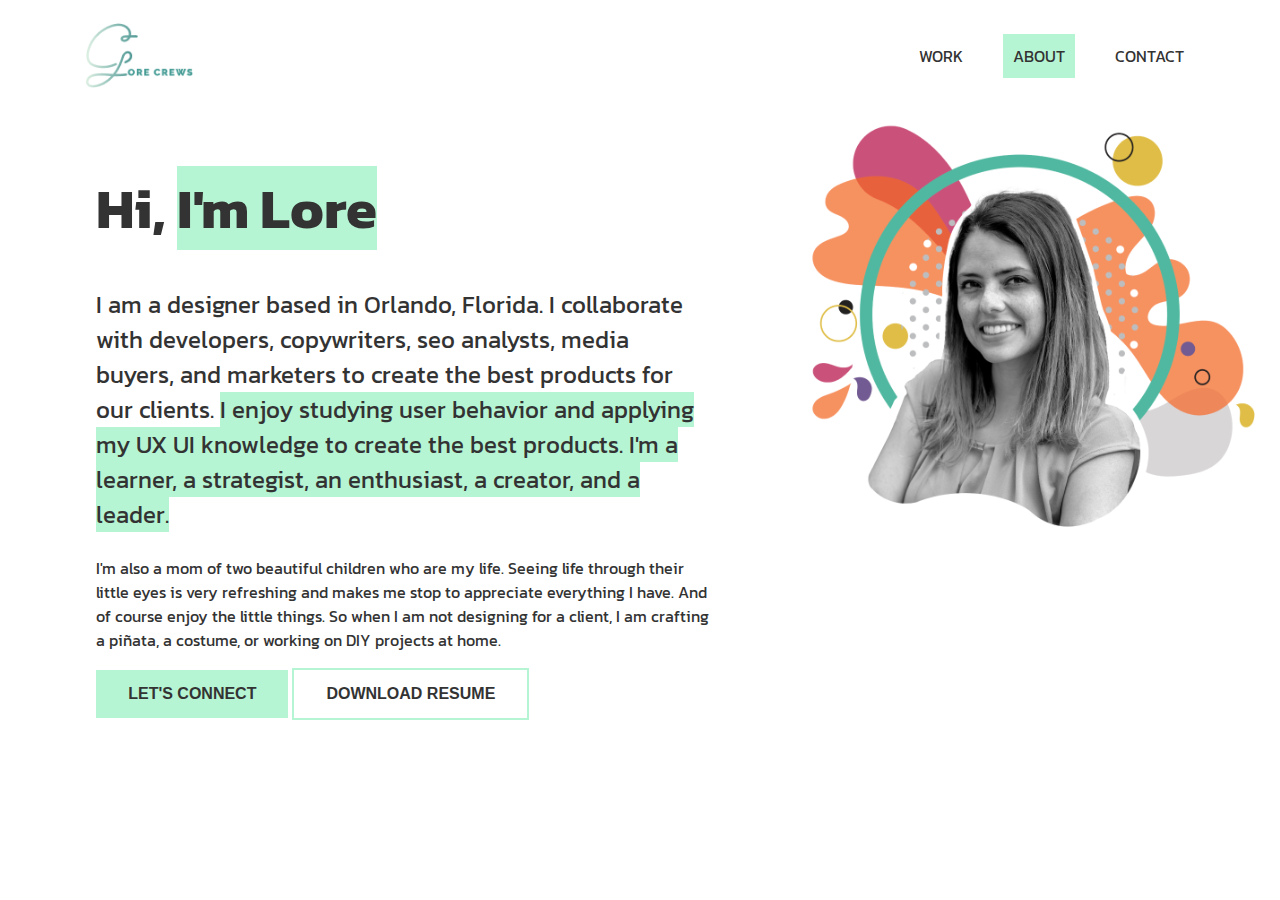
==== About.html @ 31e45984 "second upload" ====
<!DOCTYPE html>
<html>
<head>
  <meta charset="UTF-8">
  <meta http-equiv="X-UA-Compatible" content="IE=edge">
  <meta name="viewport" content="width=device-width, initial-scale=1.0">
  <link rel="preconnect" href="https://fonts.googleapis.com">
<link rel="preconnect" href="https://fonts.gstatic.com" crossorigin>
  <link href="css/style.css" rel="stylesheet" type="text/css">
  <title>Lore Crews UX UI Designer</title>
  <link rel="icon" type="image/x-icon" href="./images/LCFavicon.ico">
</head>
<body>
    <header>
        <div class="logo"><img src="images/logo.png"></div>
            <nav>
            <a href="index.html" >WORK</a>
            <a href="About.html" class="active">ABOUT</a>
              <a href="#">CONTACT</a></nav>
        </header>
      
      <section class="about_intro">
        <div class="about_content">
        <h1>Hi, <span class="highlight">I'm Lore</span></h1>
        <p class="large">
            I am a designer based in Orlando, Florida. I collaborate with developers, copywriters, seo analysts, media buyers, and marketers to create the best products for our clients. <span class="highlight">I enjoy studying user behavior and applying my UX UI knowledge to create the best products. I'm a learner, a strategist, an enthusiast, a creator, and a leader.</span> 
</p>
<p>I'm also a mom of two beautiful children who are my life. Seeing life through their little eyes is very refreshing and makes me stop to appreciate everything I have. And of course enjoy the little things. So when I am not designing for a client, I am crafting a piñata, a costume, or working on DIY projects at home.
</p>
<button class="button2">Let's connect</button>
<button class="button3">Download Resume</button>
</div>

     <div class="headshot">
     <img src="images/me.png" alt="avatar's photo" class="avatar">
     </div>
                
       
      
       </section>
---- css/style.css ----
@import url(./variables.css);
body {
    font-family: var(--bodyFont);
    color: var(--Primary);
}

header {
    display: flex;
    flex-direction: row;
    margin: 0px 5%;
    background-color: rgba(255, 255, 255, 0.9);
}


header img {
    width: 25%;
  }

nav {
    display: flex;
    justify-content: flex-end;
    width: 75%;
    align-items: center;
  }

nav a.active{
  background-color: var(--Primary-light);
}

nav a {
    margin: 15px;
  color: var(--Primary);
  text-decoration: none;
  padding: 10px;
  }

nav a:hover {
    background-color: var(--Primary-light);
padding:10px;
  }

.logo {
    display: flex;
    justify-content: flex-start;
    align-items: left;
    width: 45%;
  }

  .logo img {
    margin: 15px;

  }

.heroGrid {
 margin: 0;
  display: flex;
  flex-direction: column;
  width: 100vw;
  min-height: 550px;
  height: auto;
  background-color:var(--Primary-light);
  grid-template-areas:
  "headline"
  "work";
}

.heroGrid h1{
  font-size: 56px;
  font-weight: 700;
}

.heroGrid p {
  font-size: 36px;
  font-weight: 400;
}

.headline {
  margin: 0px 5%;
  top: 100px;
  padding: 25px;
  max-width: 920px;
 }

 .button_resume {
  font-weight: 700;
  background-color: #ffffff; 
  border: none;
  color: var(--Primary);
  padding: 15px 32px;
  text-align: center;
  text-decoration: none;
  display: inline-block;
  font-size: 16px;
  text-transform: uppercase;
}

#work {
  margin-top: 20px;
  margin-bottom: 20px;
  align-items: center;
  display: flex;
  position: relative;
  flex-direction: column;
}

#work h4{
font-size: 16px;
font-weight: 700;
letter-spacing: 0.3em;
text-align: center;
color: var(--Primary));
text-transform: uppercase;
}

#body_home {
  margin: 0px 5%;
  min-height: 100vh;
  display: flex;
  align-items: center;
  flex-direction: column;
}

#body_home h2{
font-size: 26px;
font-weight: 700;
letter-spacing: 0.3em;
text-align: center;
color: var(--Primary));
text-transform: uppercase;
margin-top: 90px;
justify-content: center;
}


.container {
  width: 100vw;
  margin: 0px 5%;
  /* max-width: 1000px; */
  display: flex;
  align-items: center;
  margin-top: 50px;
  justify-content: center;
  /*min-height: 500px;
  height: 70vh;
  grid-template-rows: 75% 25%;
  grid-template-columns: 75% 25%;*/
}

.content {
  /* display: flex; */
  justify-content: center;
  flex-direction: column;
}

.left {
  width: 50%;
  height: 600px;
}

.right {
width: 500px;
    /* min-height: 400px; */
    background-color: #ffffff;
    display: flex;
    align-items: center;
    justify-content: flex-start;
    padding: 38px;
    margin-left: -100px;
    flex-direction: row;
}

.right h3{
  font-size: 22px;
  font-weight: 700;
  text-align: left;
  color: var(--Primary));
  text-transform: uppercase;
  }

.right p {
  margin: 20px 0;
}
  
  .button_green {
    margin-top: 5%;
    background-color:#B6F5D3;
    border: none;
    color: var(--Primary));
    padding: 15px 32px;
    text-align: center;
    text-decoration: none;
    display: inline-block;
    font-size: 16px;
    font-weight: 700;
    cursor: pointer;
    text-transform: uppercase;
  }

  @media only screen and (max-width: 768px) {
    #container {
     flex-direction: column;
    }
    .left {
     width: 100%;
    }
    .right {
     width: 80%;
     margin: 0;
     margin-top: -100px;
    }
   }

.left2 {
   width: 400px;
  height: 200px;
    background-color: #ffffff;
    padding: 38px;
    margin-right: -50px;
    z-index: 10;
    /* flex-direction: row; */
}

.left2 h3{
  text-transform: uppercase;
}
 

.right2 {
  width: 30%;
  /* margin-left: -80px; */
  /* min-height: 400px; */
  display: flex;
}



footer {
  margin-top: 50px;
  display: flex;
  justify-content: flex-end;
}


.headShot{
  width: 530px;
  padding: 34px 40px;
}

.avatar{
  width: 100%;
}
.heroContent{
  margin: 0px 5%;
  top: 100px;
  padding: 25px;
  max-width: 613px;
}

.heroContent h1{
font-size: 56px;
}
.large {
font-size: 24px;
}

.highlight {
background-color: var(--Primary-light);
}



 .about_intro {
  margin: 0;
   display: flex;
   flex-direction: row;
   /* width: 100vw; */
   min-height: 550px;
   /* height: auto; */
 }

 .about_content {
  margin: 0px 5%;
  top: 100px;
  padding: 25px;
  max-width: 613px;
 }

 .about_content h1{
  font-size: 56px;
  }
  .large {
  font-size: 24px;
  }

  .button2 {
    font-weight: 700;
    background-color: var(--Primary-light);
    border: none;
    color: var(--Primary);
    padding: 15px 32px;
    text-align: center;
    text-decoration: none;
    display: inline-block;
    font-size: 16px;
    text-transform: uppercase;
  }
  .button3 {
    font-weight: 700;
    background-color: #ffffff;
    border: 2px solid var(--Primary-light);
    color: var(--Primary);
    padding: 15px 32px;
    text-align: center;
    display: inline-block;
    font-size: 16px;
    text-transform: uppercase;
  }

  .buttons {
display: flex;
flex-direction: row;
  }

.buttons a {
  margin: 15px;
  color: var(--Primary);
  text-decoration: none;
  padding: 10px;
}
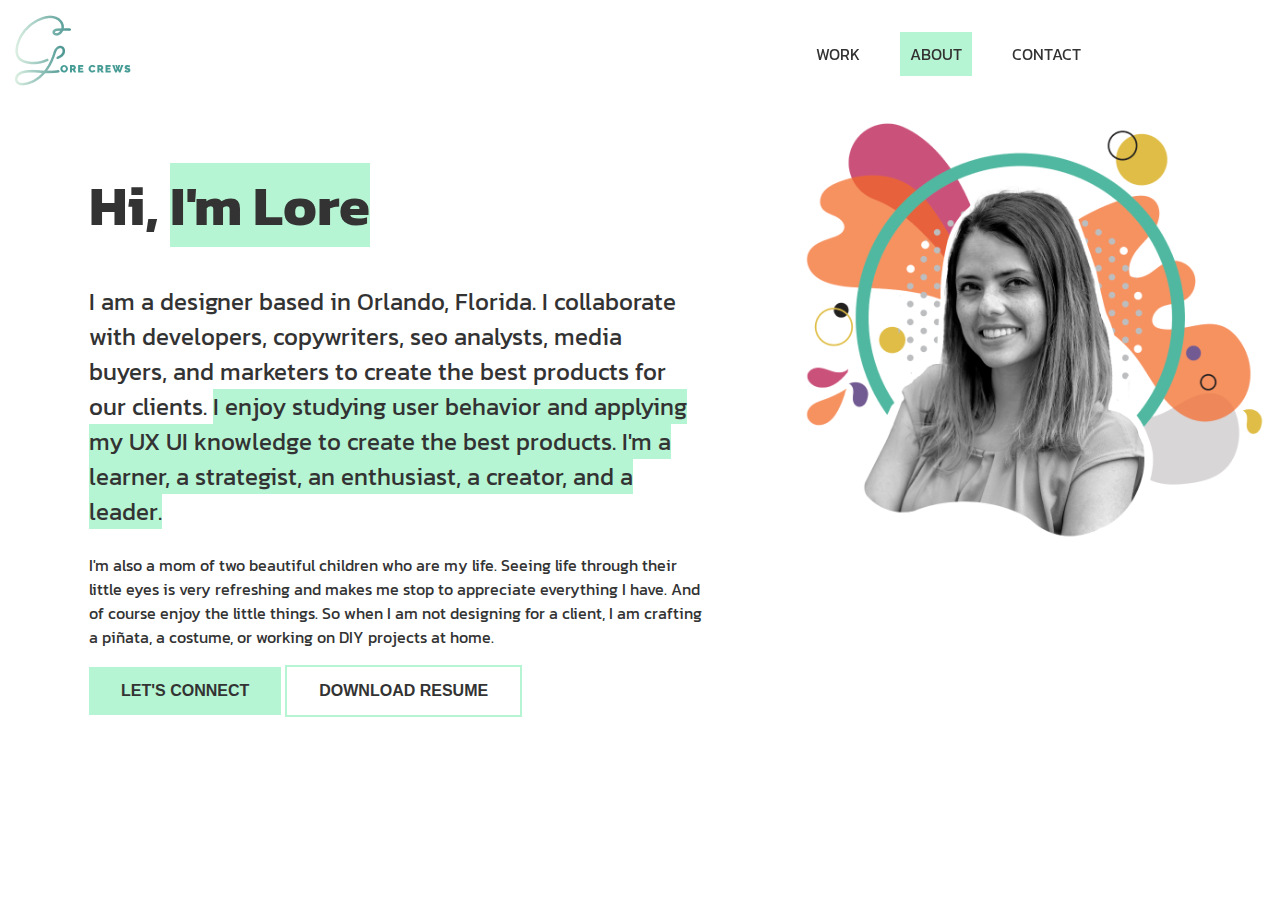
==== commit 5b1e9f46: "new upload" ====
--- a/About.html
+++ b/About.html
@@ -11,12 +11,12 @@
   <link rel="icon" type="image/x-icon" href="./images/LCFavicon.ico">
 </head>
 <body>
-    <header>
-        <div class="logo"><img src="images/logo.png"></div>
-            <nav>
+    <header class="about">
+      <a href="index.html" class="logo"><img src="images/logo.png"></a>
+      <nav>
             <a href="index.html" >WORK</a>
             <a href="About.html" class="active">ABOUT</a>
-              <a href="#">CONTACT</a></nav>
+              <a href="./index.html#contact">CONTACT</a></nav>
         </header>
       
       <section class="about_intro">
--- a/css/style.css
+++ b/css/style.css
@@ -2,19 +2,25 @@
 body {
     font-family: var(--bodyFont);
     color: var(--Primary);
+    margin: 0;
 }
 
 header {
     display: flex;
+    width: 100%;
     flex-direction: row;
-    margin: 0px 5%;
     background-color: rgba(255, 255, 255, 0.9);
-}
-
-
-header img {
-    width: 25%;
-  }
+    position: fixed;
+    z-index: 11;
+}
+
+.about {
+  display: flex;
+  width: 100%;
+  flex-direction: row;
+  background-color: rgba(255, 255, 255, 0.9);
+  position: fixed;
+}
 
 nav {
     display: flex;
@@ -39,20 +45,14 @@
 padding:10px;
   }
 
-.logo {
-    display: flex;
-    justify-content: flex-start;
-    align-items: left;
-    width: 45%;
-  }
 
   .logo img {
     margin: 15px;
-
+    height: 71px;
   }
 
 .heroGrid {
- margin: 0;
+ padding: 100px 0;
   display: flex;
   flex-direction: column;
   width: 100vw;
@@ -139,7 +139,7 @@
   display: flex;
   align-items: center;
   margin-top: 50px;
-  justify-content: center;
+  justify-content: left;
   /*min-height: 500px;
   height: 70vh;
   grid-template-rows: 75% 25%;
@@ -154,18 +154,18 @@
 
 .left {
   width: 50%;
-  height: 600px;
+  margin-left: 100px;
 }
 
 .right {
-width: 500px;
+width: 540px;
     /* min-height: 400px; */
     background-color: #ffffff;
     display: flex;
     align-items: center;
     justify-content: flex-start;
     padding: 38px;
-    margin-left: -100px;
+    margin-left: -270px;
     flex-direction: row;
 }
 
@@ -211,12 +211,13 @@
    }
 
 .left2 {
-   width: 400px;
+   width: 540px;
   height: 200px;
     background-color: #ffffff;
     padding: 38px;
     margin-right: -50px;
     z-index: 10;
+    margin-left: 100px;
     /* flex-direction: row; */
 }
 
@@ -232,14 +233,60 @@
   display: flex;
 }
 
-
+.bigfooter{
+  position: relative;
+  margin-right: 0;
+  margin-left: 0;
+}
 
 footer {
-  margin-top: 50px;
-  display: flex;
-  justify-content: flex-end;
-}
-
+  display: flex;
+  flex-wrap: wrap;
+  padding-left: 0;
+  margin-bottom: 0;
+  list-style: none;
+}
+
+.flex-column {
+  flex-direction: column!important;
+}
+
+ul {
+  margin-top: 0;
+  list-style-type: none;
+  text-align: center;
+}
+
+li {
+  display: list-item;
+  /* display: inline-block; */
+}
+.foot-item {
+text-decoration: none;
+}
+
+.foot-link {
+  text-decoration: none;
+  color: var(--Primary);
+}
+
+a:link { text-decoration: none; }
+a:visited { text-decoration: none; }
+a:hover { text-decoration: none; }
+a:active { text-decoration: none; }
+
+footer img{
+  margin-right: 10px;
+}
+
+.bigfooter h2{
+  font-size: 26px;
+  font-weight: 700;
+  letter-spacing: 0.3em;
+  text-align: center;
+  text-transform: uppercase;
+  margin-top: 90px;
+}
 
 .headShot{
   width: 530px;
@@ -270,7 +317,7 @@
 
 
  .about_intro {
-  margin: 0;
+  padding: 100px 0;
    display: flex;
    flex-direction: row;
    /* width: 100vw; */
@@ -326,4 +373,5 @@
   color: var(--Primary);
   text-decoration: none;
   padding: 10px;
-}+}
+
